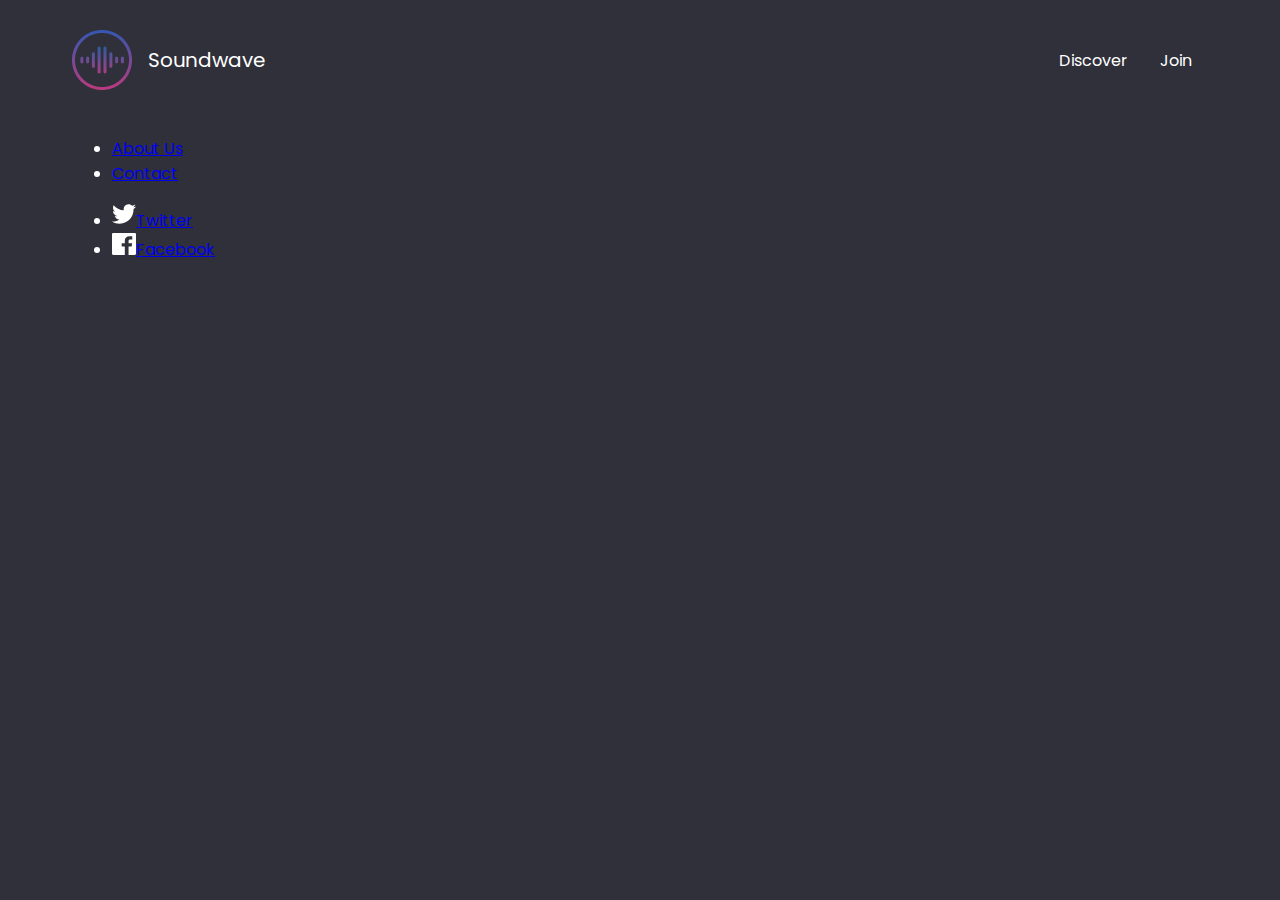
==== discover.html @ ff4b7a6e "first commit" ====
<!DOCTYPE html>
<html lang="en">
<head>
    <meta charset="UTF-8">
    <meta name="viewport" content="width=device-width, initial-scale=1.0">
    <link rel="stylesheet" href="styles.css">
    <link rel="stylesheet" href="discover.css">
    <title>Soundwave - Discover</title>
</head>
<body class="full-height-grow">
    <div class="container">
        <header class="header">
            <a href="/" class="brand-logo">
            <img src="images/logo.png">
            <div class="brand-logo-name">Soundwave</div>
        </a>
        <nav class="header-nav">
            <ul>
                <li><a href="discover.html">Discover</a></li>
                <li><a href="join.html">Join</a></li>
            </ul>
        </nav>
        </header>
    </div>
    <footer class="main-footer">
        <div class="container">
            <nav class="footer-nav">
                <ul>
                    <li><a href="#">About Us</a></li>
                    <li><a href="#">Contact</a></li>
                </ul>
            </nav>
            <nav class="footer-nav">
                <ul>
                    <li>
                        <a href="#" class="social-link">
                            <img src="images/twitter.svg">Twitter
                        </a>
                    </li>
                    <li>
                        <a href="#" class="social-link">
                            <img src="images/facebook.svg">Facebook
                        </a>
                    </li>
                </ul>
            </nav>
        </div>
    </footer>
</body>
</html>
---- styles.css ----
@import url('https://fonts.googleapis.com/css?family=Poppins:400,500,700');

*, *::before, *::after {
    box-sizing: border-box;
}

body {
    background-color: #2F303A;
    margin: 0;
    padding: 0;
    font-family: Poppins, sans-serif;
    font: size 1.2rem;
    color: white;
    min-height: 100vh;
}

.full-height-grow {
    display: flex;
    flex-direction: column;
}

.brand-logo {
    display: flex;
    align-items: center;
    font-size: 1.25rem;
    color: inherit;
    text-decoration: none;
}

.brand-logo-name {
    margin-left: 1rem;
}

.header {
    align-items: center;
    display: flex;
    height: 120px;
    justify-content: space-between;
}

.header-nav ul {
    color: inherit;
    display: flex;
    list-style: none;
    margin: 0;
    padding: 0;
}

.header-nav a {
    color: inherit;
    text-decoration: none;
    padding: 1rem;
}

.header-nav a:hover {
    color: #adadad;
}

.container {
    margin: 0 auto;
    max-width: 1275px;
    padding:0 40px;
    /*meu*/
    width: 95vw;
}

.title {
    font-weight: 500;
    font-size: 3em;
    margin-bottom: 1rem;
    margin-top: 0;
}

.subtitle {
    font-weight: 500;
    font-size: 1.2em;
    margin-bottom: 2rem;
    /*meus*/
    display: flex;
    flex-wrap: wrap;
}

.btn {
    color: white;
    text-decoration: none;
    background-color: #1762A7;
    border-radius: .5rem;
    padding: .75rem 1.5rem;
    font-size: 0.9rem;
}
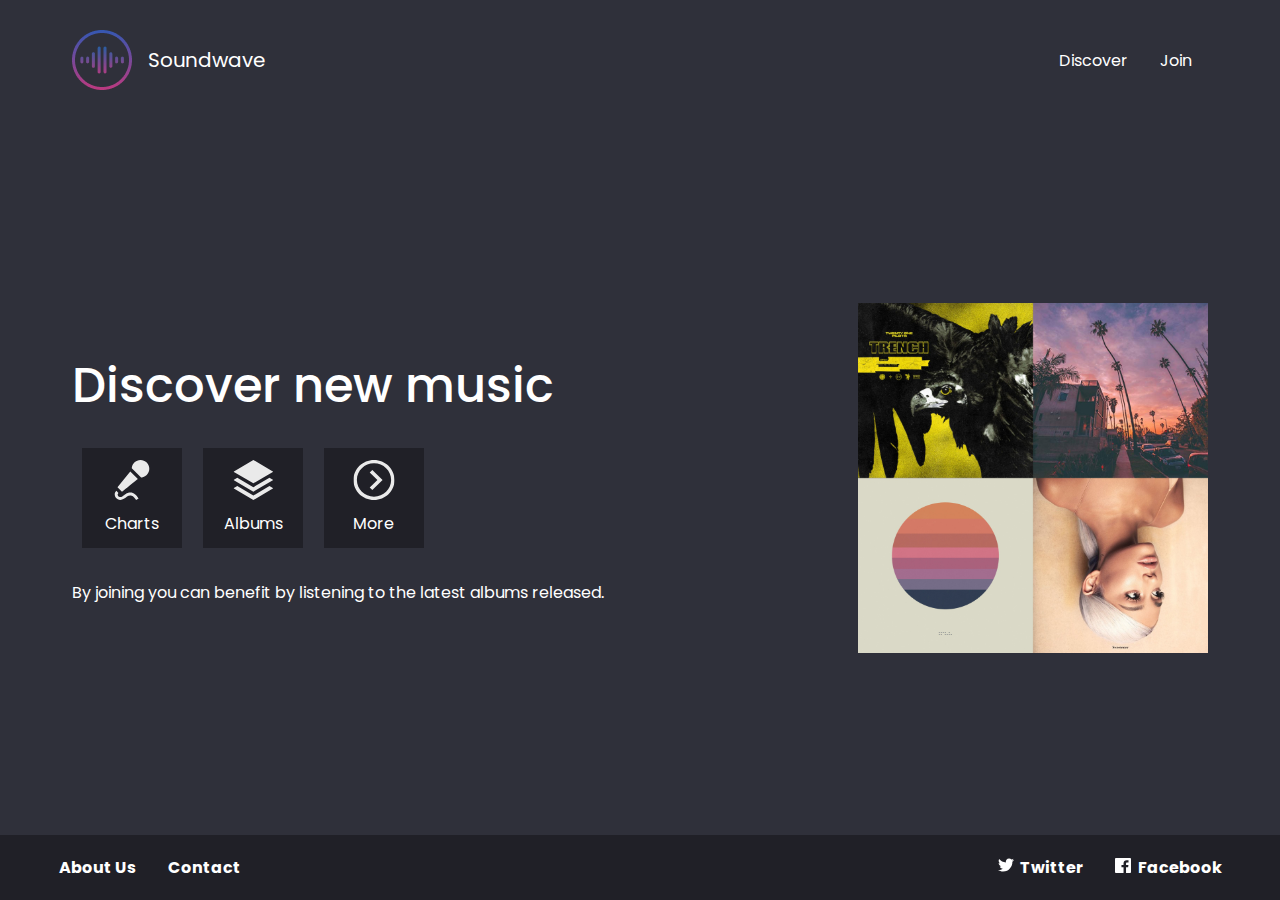
==== commit c08df2f3: "discover page done" ====
--- a/discover.html
+++ b/discover.html
@@ -1,50 +1,73 @@
 <!DOCTYPE html>
 <html lang="en">
 <head>
-    <meta charset="UTF-8">
-    <meta name="viewport" content="width=device-width, initial-scale=1.0">
-    <link rel="stylesheet" href="styles.css">
-    <link rel="stylesheet" href="discover.css">
-    <title>Soundwave - Discover</title>
+  <meta charset="UTF-8">
+  <meta name="viewport" content="width=device-width, initial-scale=1.0">
+  <link rel="stylesheet" href="styles.css">
+  <link rel="stylesheet" href="discover.css">
+  <title>Soundwave - Discover</title>
 </head>
 <body class="full-height-grow">
+  <div class="container full-height-grow">
+    <header class="header">
+      <a href="/" class="brand-logo">
+        <img src="images/logo.png">
+        <div class="brand-logo-name">Soundwave</div>
+      </a>
+      <nav class="header-nav">
+        <ul>
+          <li><a href="discover.html">Discover</a></li>
+          <li><a href="join.html">Join</a></li>
+        </ul>
+      </nav>
+    </header>
+    <section class="discover-main-section">
+      <div class="call-to-action">
+        <h1 class="title">Discover new music</h1>
+        <div class="icon-section">
+          <div class="icon">
+            <img src="images/microphone.svg" alt="">
+            Charts
+          </div>
+          <div class="icon">
+            <img src="images/albums.svg" alt="">
+            Albums
+          </div>
+          <div class="icon">
+            <img src="images/more.svg" alt="">
+            More
+          </div>
+        </div>
+        By joining you can benefit by listening
+        to the latest albums released.
+      </div>
+      <img class="covers-image" src="images/covers.jpg" alt="">
+    </section>
+  </div>
+
+  <footer class="main-footer">
     <div class="container">
-        <header class="header">
-            <a href="/" class="brand-logo">
-            <img src="images/logo.png">
-            <div class="brand-logo-name">Soundwave</div>
-        </a>
-        <nav class="header-nav">
-            <ul>
-                <li><a href="discover.html">Discover</a></li>
-                <li><a href="join.html">Join</a></li>
-            </ul>
-        </nav>
-        </header>
+      <nav class="footer-nav">
+        <ul>
+          <li><a href="#">About Us</a></li>
+          <li><a href="#">Contact</a></li>
+        </ul>
+      </nav>
+      <nav class="footer-nav">
+        <ul>
+          <li>
+            <a href="#" class="social-link">
+              <img src="images/twitter.svg">Twitter
+            </a>
+          </li>
+          <li>
+            <a href="#" class="social-link">
+              <img src="images/facebook.svg">Facebook
+            </a>
+          </li>
+        </ul>
+      </nav>
     </div>
-    <footer class="main-footer">
-        <div class="container">
-            <nav class="footer-nav">
-                <ul>
-                    <li><a href="#">About Us</a></li>
-                    <li><a href="#">Contact</a></li>
-                </ul>
-            </nav>
-            <nav class="footer-nav">
-                <ul>
-                    <li>
-                        <a href="#" class="social-link">
-                            <img src="images/twitter.svg">Twitter
-                        </a>
-                    </li>
-                    <li>
-                        <a href="#" class="social-link">
-                            <img src="images/facebook.svg">Facebook
-                        </a>
-                    </li>
-                </ul>
-            </nav>
-        </div>
-    </footer>
+  </footer>
 </body>
 </html>--- a/styles.css
+++ b/styles.css
@@ -6,12 +6,12 @@
 
 body {
     background-color: #2F303A;
-    margin: 0;
-    padding: 0;
+    color: white;
     font-family: Poppins, sans-serif;
     font: size 1.2rem;
-    color: white;
+    margin: 0;
     min-height: 100vh;
+    padding: 0;
 }
 
 .full-height-grow {
@@ -31,14 +31,17 @@
     margin-left: 1rem;
 }
 
-.header {
+.header, .main-footer .container {/*TODO:*/
     align-items: center;
     display: flex;
-    height: 120px;
     justify-content: space-between;
 }
 
-.header-nav ul {
+.header {
+    height: 120px;
+}
+
+.header-nav ul, .footer-nav ul{
     color: inherit;
     display: flex;
     list-style: none;
@@ -46,7 +49,7 @@
     padding: 0;
 }
 
-.header-nav a {
+.header-nav a, .footer-nav a {
     color: inherit;
     text-decoration: none;
     padding: 1rem;
@@ -56,10 +59,29 @@
     color: #adadad;
 }
 
+.social-link img {
+    width: 1em;
+    margin-right: .4rem;
+}
+
+
+.main-footer {
+    height: 65px;
+    background-color: #202027;
+    display: flex;
+    font-weight: bold;
+}
+
+.main-footer .container {
+    display: flex;
+    justify-content: space-between;
+}
+
 .container {
     margin: 0 auto;
     max-width: 1275px;
     padding:0 40px;
+    flex-grow: 1;
     /*meu*/
     width: 95vw;
 }
--- a/discover.css
+++ b/discover.css
@@ -0,0 +1,47 @@
+.discover-main-section {
+    display: flex;
+    align-items: center;
+    justify-content: space-between;
+    flex-grow: 1;
+}
+
+.discover-main-section .covers-image {
+    width: 30vw;
+    margin-left: 2rem;
+    height: auto;
+    max-width: 350px;
+}
+
+.icon-section {
+    display: flex;
+}
+
+.icon {
+    display: flex;
+    flex-direction: column;
+    justify-content: space-between;
+    align-items: center;
+    margin: 0.65rem;
+    padding: 0.75rem;
+    width: 100px;
+    height: 100px;
+    background-color: #202027;
+    margin-bottom: 2rem;
+}
+
+.icon img {
+    height: 40px;
+}
+
+@media (max-width: 800px) {
+    .discover-main-section {
+        flex-direction: column;
+        justify-content: center;
+    }
+
+    .discover-main-section .covers-image {
+        margin-top: 2rem;
+        height: 30vh;
+        width: auto;
+    }
+}